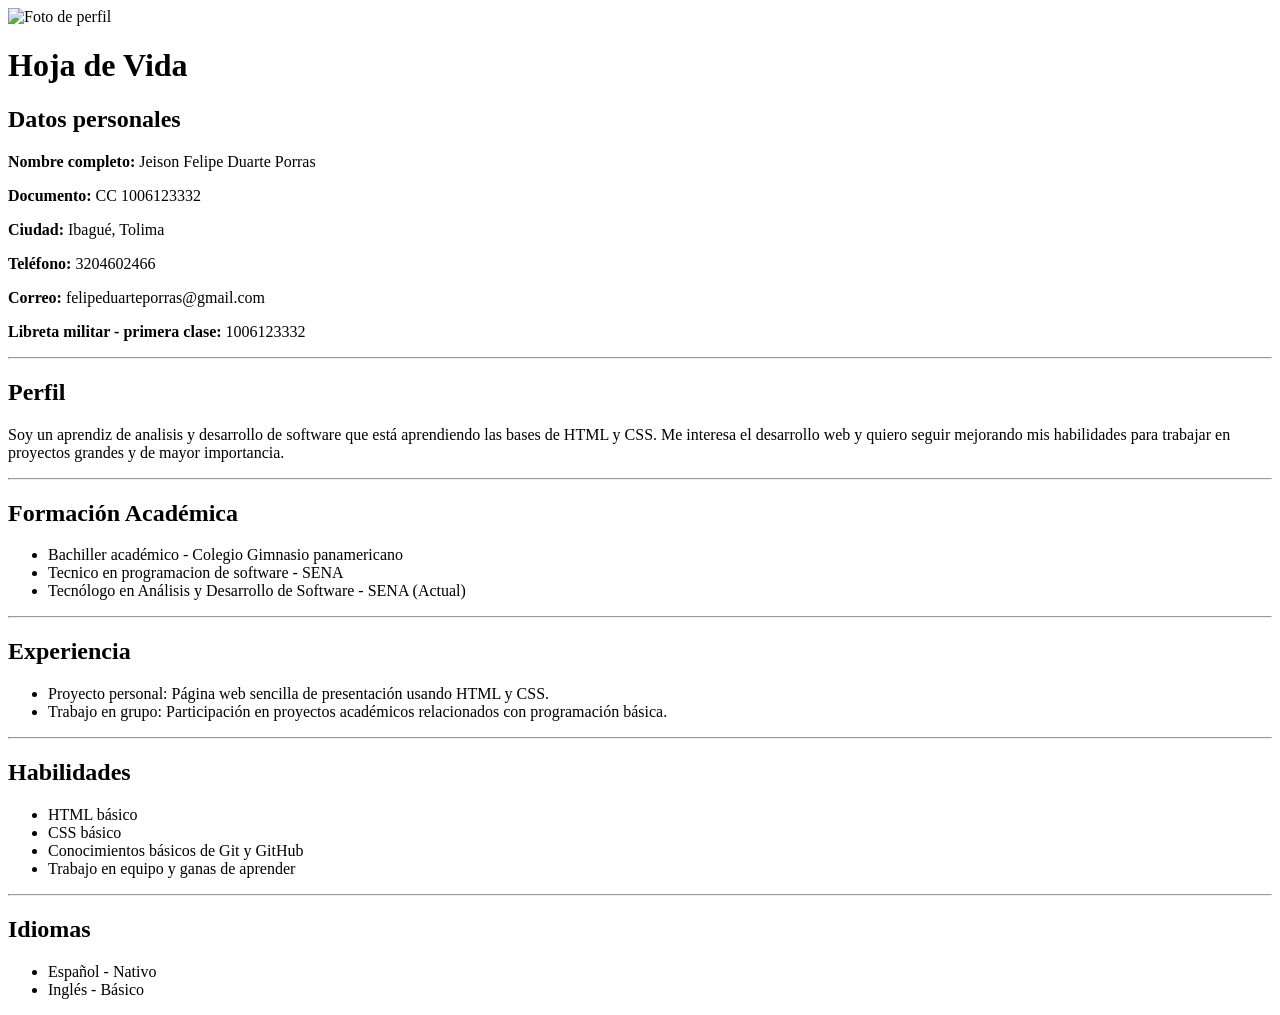
==== index.html @ cf75fa21 "Update personal information in index.html" ====
<!DOCTYPE html>
<html lang="es">

<head>
    <meta charset="UTF-8">
    <title>Hoja de Vida - Jeison Felipe Duarte Porras</title>
    <link rel="stylesheet" href="styles/styles_index.css">
</head>

<body>
    <div class="hv-container">
        <header class="hv-header">
            <div class="foto-perfil">
                <img src="img/traje.JPG" alt="Foto de perfil">
            </div>
            <h1>Hoja de Vida</h1>
        </header>

<main class="hv-contenido">
    <h2>Datos personales</h2>

    <div class="contenedor">

        <p><b>Nombre completo:</b> Jeison Felipe Duarte Porras</p>
        <p><b>Documento:</b> CC 1006123332</p>
        <p><b>Ciudad:</b> Ibagué, Tolima</p>

        <p><b>Teléfono:</b> 3204602466</p>
        <p><b>Correo:</b> felipeduarteporras@gmail.com</p>
        <p><b>Libreta militar - primera clase:</b> 1006123332</p>

    </div>



            <hr class="linea">

            <h2>Perfil</h2>
            <p>
                Soy un aprendiz de analisis y desarrollo de software que está aprendiendo las bases
                de HTML y CSS. Me interesa el desarrollo web y quiero seguir mejorando mis
                habilidades para trabajar en proyectos grandes y de mayor importancia.
            </p>

            <hr class="linea">

            <h2>Formación Académica</h2>
            <ul>
                <li>Bachiller académico - Colegio Gimnasio panamericano</li>
                <li>Tecnico en programacion de software - SENA</li>
                <li>Tecnólogo en Análisis y Desarrollo de Software - SENA (Actual)</li>
            </ul>

            <hr class="linea">

            <h2>Experiencia</h2>
            <ul>
                <li>
                    Proyecto personal: Página web sencilla de presentación usando HTML y CSS.
                </li>
                <li>
                    Trabajo en grupo: Participación en proyectos académicos
                    relacionados con programación básica.
                </li>
            </ul>

            <hr class="linea">

            <h2>Habilidades</h2>
            <ul>
                <li>HTML básico</li>
                <li>CSS básico</li>
                <li>Conocimientos básicos de Git y GitHub</li>
                <li>Trabajo en equipo y ganas de aprender</li>
            </ul>

            <hr class="linea">

            <h2>Idiomas</h2>
            <ul>
                <li>Español - Nativo</li>
                <li>Inglés - Básico</li>
            </ul>

</body>

</html>
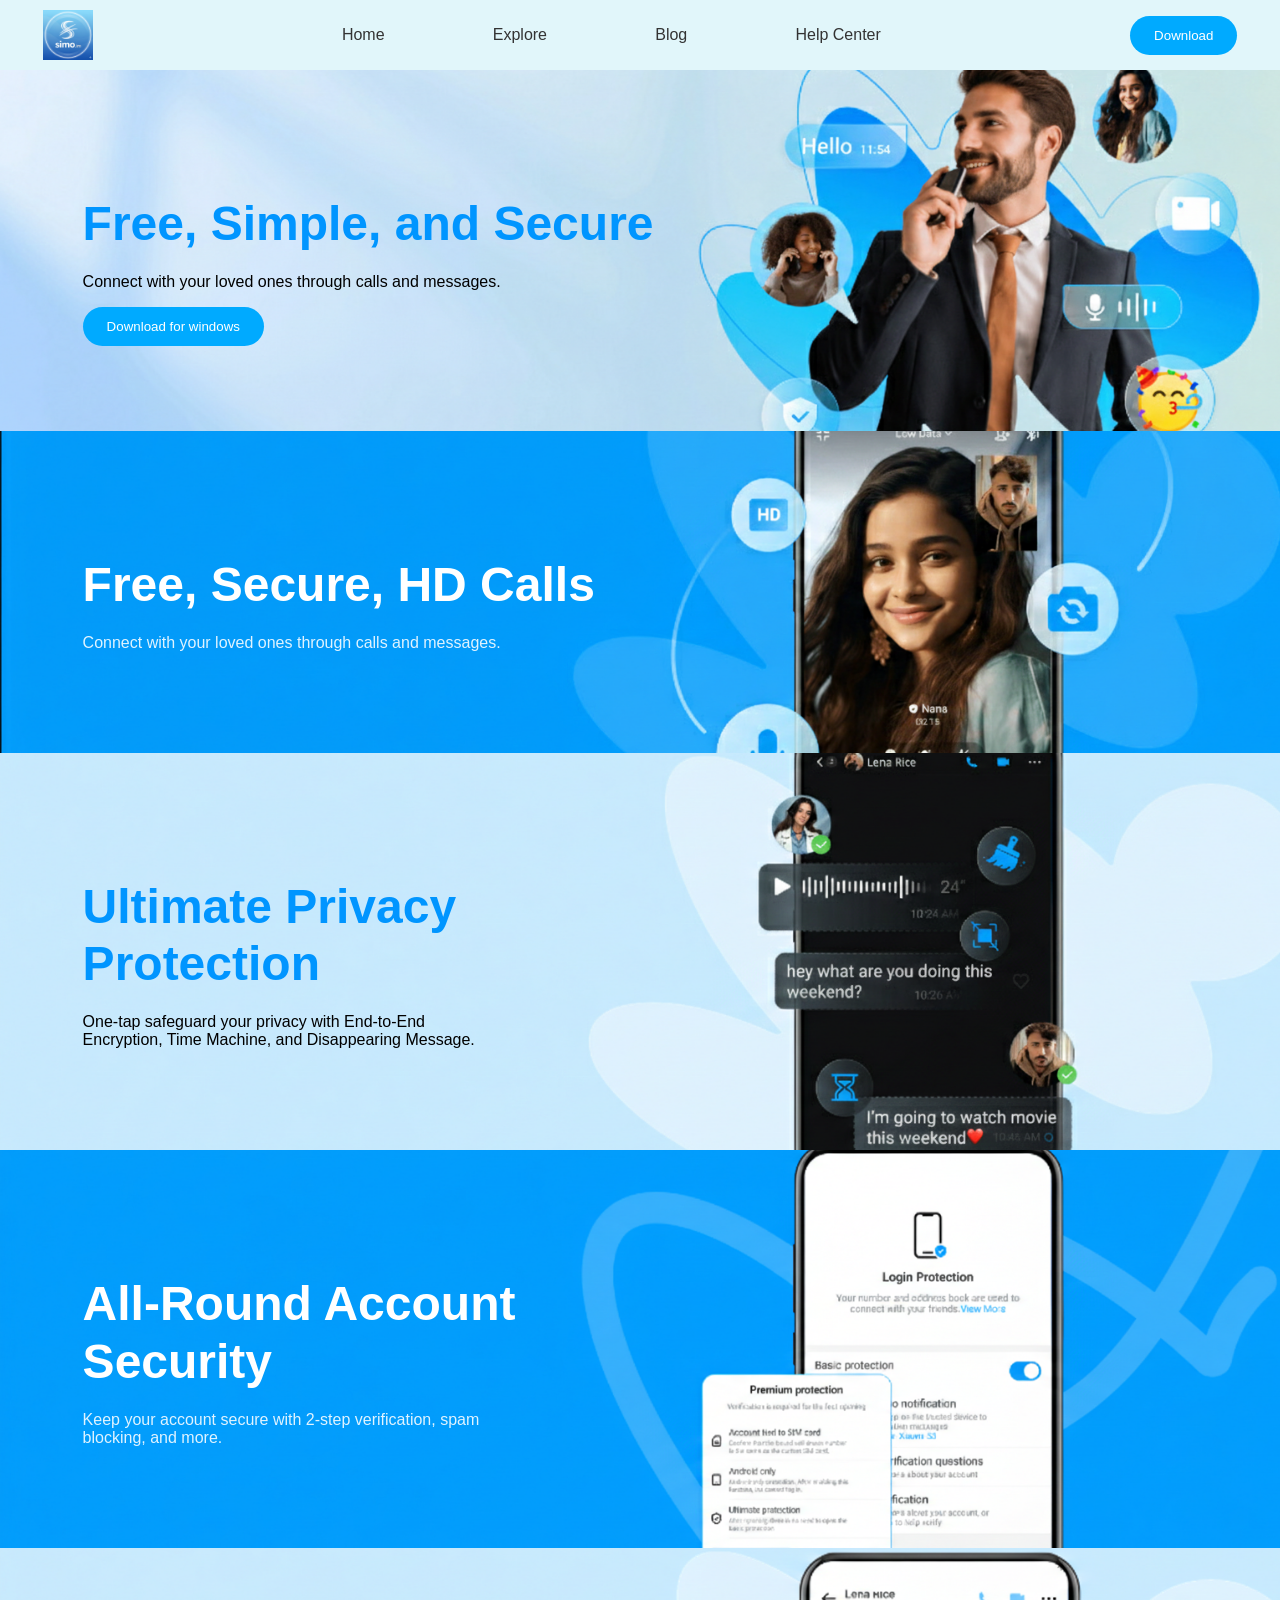
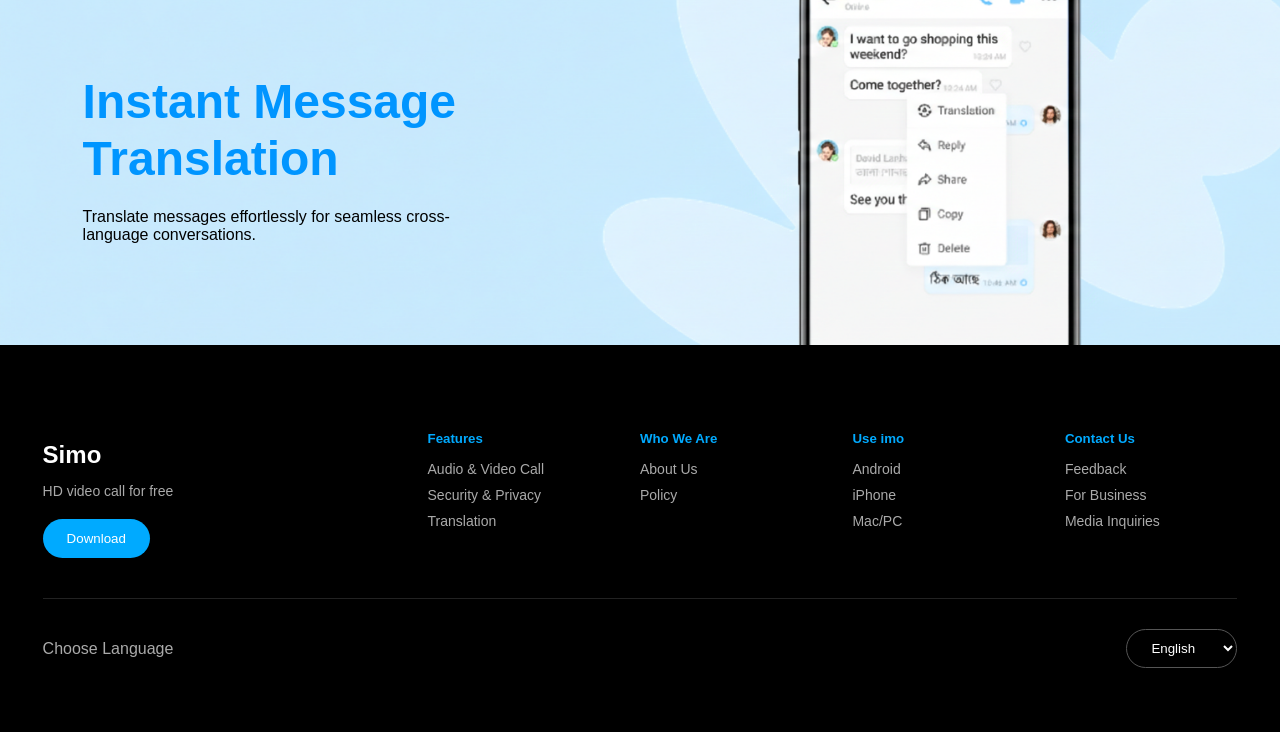
==== commit 8ae9d0a7: "Moviendo index a la raíz" ====
--- a/index.html
+++ b/index.html
@@ -1,87 +1,161 @@
 <!DOCTYPE html>
 <html lang="es">
-
 <head>
     <meta charset="UTF-8">
-    <title>Hoja de Vida - Jeison Felipe Duarte Porras</title>
-    <link rel="stylesheet" href="styles/styles_index.css">
+    <meta name="viewport" content="width=device-width, initial-scale=1.0">
+    <title>simo</title>
+    <link rel="stylesheet" href="/styles/index.css">
 </head>
+<body>
+<header class="header">
+  <div class="header-container">
 
-<body>
-    <div class="hv-container">
-        <header class="hv-header">
-            <div class="foto-perfil">
-                <img src="img/traje.JPG" alt="Foto de perfil">
-            </div>
-            <h1>Hoja de Vida</h1>
-        </header>
-
-<main class="hv-contenido">
-    <h2>Datos personales</h2>
-
-    <div class="contenedor">
-
-        <p><b>Nombre completo:</b> Jeison Felipe Duarte Porras</p>
-        <p><b>Documento:</b> CC 1006123332</p>
-        <p><b>Ciudad:</b> Ibagué, Tolima</p>
-
-        <p><b>Teléfono:</b> 3204602466</p>
-        <p><b>Correo:</b> felipeduarteporras@gmail.com</p>
-        <p><b>Libreta militar - primera clase:</b> 1006123332</p>
-
+    <div class="logo">
+      <img src="/img/logo_layout.png" alt="Logo">
     </div>
 
+    <button class="menu-toggle" id="menu-toggle">
+      ☰
+    </button>
+
+    <nav class="nav" id="nav">
+      <a href="#">Home</a>
+      <a href="#">Explore</a>
+      <a href="#">Blog</a>
+      <a href="#">Help Center</a>
+    </nav>
+
+    <button class="btn-download">Download</button>
+  </div>
+  </div>
+</header>
+
+    <section class="section light">
+        <div class="section-content">
+        <div class="text">
+        <h1>Free, Simple, and Secure</h1>
+        <p>Connect with your loved ones through calls and messages.</p>
+        <button class="btn-download-animated">Download for windows</button>
+      </div>
+
+        <div class="image">
+        <img src="/img/imagen1.png" alt="">
+        </div>
+        </div>
+    </section>
 
 
-            <hr class="linea">
+    <section class="section blue">
+  <div class="section-content">
+        <div class="text">
+        <h2>Free, Secure, HD Calls</h2>
+        <p>Connect with your loved ones through calls and messages.</p>
+        </div>
 
-            <h2>Perfil</h2>
-            <p>
-                Soy un aprendiz de analisis y desarrollo de software que está aprendiendo las bases
-                de HTML y CSS. Me interesa el desarrollo web y quiero seguir mejorando mis
-                habilidades para trabajar en proyectos grandes y de mayor importancia.
-            </p>
+        <div class="image">
+        <img src="/img/imagen2.png" alt="">
+        </div>
+        </div>
+    </section>
 
-            <hr class="linea">
 
-            <h2>Formación Académica</h2>
-            <ul>
-                <li>Bachiller académico - Colegio Gimnasio panamericano</li>
-                <li>Tecnico en programacion de software - SENA</li>
-                <li>Tecnólogo en Análisis y Desarrollo de Software - SENA (Actual)</li>
-            </ul>
+   <section class="section light">
+        <div class="section-content">
+        <div class="text">
+        <h1>Ultimate Privacy Protection</h1>
+        <p>One-tap safeguard your privacy with End-to-End Encryption, Time Machine, and Disappearing Message.</p>
+        </div>
 
-            <hr class="linea">
+        <div class="image">
+        <img src="/img/imagen3.png" alt="">
+        </div>
+        </div>
+    </section>
 
-            <h2>Experiencia</h2>
-            <ul>
-                <li>
-                    Proyecto personal: Página web sencilla de presentación usando HTML y CSS.
-                </li>
-                <li>
-                    Trabajo en grupo: Participación en proyectos académicos
-                    relacionados con programación básica.
-                </li>
-            </ul>
+    <section class="section blue">
+        <div class="section-content">
+        <div class="text">
+        <h2>All-Round Account Security</h2>
+        <p>Keep your account secure with 2-step verification, spam blocking, and more.</p>
+        </div>
+    
+        <div class="image">
+        <img src="/img/imagen4.png" alt="">
+        </div>
+        </div>
+    </section>
 
-            <hr class="linea">
+    <section class="section light">
+        <div class="section-content">
+        <div class="text">
+        <h1>Instant Message Translation</h1>
+        <p> Translate messages effortlessly for seamless cross-language conversations.</p>
+        </div>
+    
+        <div class="image">
+        <img src="/img/imagen5.png" alt="">
+        </div>
+        </div>
+    </section>
 
-            <h2>Habilidades</h2>
-            <ul>
-                <li>HTML básico</li>
-                <li>CSS básico</li>
-                <li>Conocimientos básicos de Git y GitHub</li>
-                <li>Trabajo en equipo y ganas de aprender</li>
-            </ul>
+<footer class="footer">
+  <div class="footer-top">
+    
+    <div class="footer-brand">
+      <h4>Simo</h4>
+      <p>HD video call for free</p>
+      <button class="btn-download">Download</button>
+    </div>
 
-            <hr class="linea">
+    <div class="footer-links">
+      <h5>Features</h5>
+      <a href="#">Audio & Video Call</a>
+      <a href="#">Security & Privacy</a>
+      <a href="#">Translation</a>
+    </div>
 
-            <h2>Idiomas</h2>
-            <ul>
-                <li>Español - Nativo</li>
-                <li>Inglés - Básico</li>
-            </ul>
+    <div class="footer-links">
+      <h5>Who We Are</h5>
+      <a href="#">About Us</a>
+      <a href="#">Policy</a>
+    </div>
+
+    <div class="footer-links">
+      <h5>Use imo</h5>
+      <a href="#">Android</a>
+      <a href="#">iPhone</a>
+      <a href="#">Mac/PC</a>
+    </div>
+
+    <div class="footer-links">
+      <h5>Contact Us</h5>
+      <a href="#">Feedback</a>
+      <a href="#">For Business</a>
+      <a href="#">Media Inquiries</a>
+    </div>
+
+  </div>
+
+  <div class="footer-bottom">
+    <span>Choose Language</span>
+
+    <select>
+      <option>English</option>
+      <option>Español</option>
+    </select>
+  </div>
+</footer>
+
+<script>
+  const toggle = document.getElementById("menu-toggle");
+  const nav = document.getElementById("nav");
+  const downloadBtn = document.querySelector(".btn-download");
+
+  toggle.addEventListener("click", () => {
+    nav.classList.toggle("active");
+    downloadBtn.classList.toggle("active");
+  });
+</script>
 
 </body>
-
-</html>
+</html>
--- a/styles/index.css
+++ b/styles/index.css
@@ -0,0 +1,408 @@
+body {
+  margin: 0%;
+  font-family: sans-serif;
+}
+
+/* =========================
+   HEADER
+========================= */
+.header {
+  width: 100%;                  
+  height: 4.375rem;             /* Altura fija del header */
+  background-color: #e1f6fa;  /* Color de fondo */
+  position: sticky;             /* Se queda fijo al hacer scroll */
+  top: 0;                       /* Se pega a la parte superior */
+  z-index: 100;                 /* Se mantiene por encima del resto del contenido */
+}
+
+/* Contenedor interno del header */
+.header-container {
+  height: 100%;                 /* Usa toda la altura del header */
+  display: grid;                /* Usa CSS Grid para el layout */
+  grid-template-columns: auto 1fr auto; /* Logo | navegación | botón */
+  align-items: center;          /* Centra verticalmente los elementos */
+  padding: 0% 3.33%;            /* Espaciado horizontal interno */
+  text-align: center;           /* Centra el texto */
+  margin: 0%;                   /* Elimina márgenes */
+}
+
+/* Imagen del logo */
+.header-container img {
+  display: block;               /* Elimina espacios extra debajo de la imagen */
+  max-height: 100%;             /* Evita que la imagen se salga del header */
+}
+
+/* =========================
+   FOOTER
+========================= */
+.footer {
+  background: #000;             /* Fondo negro */
+  color: white;                 /* Texto blanco */
+  padding: 5% 3.33%;          /* Espaciado interno */
+}
+
+/* Parte superior del footer */
+.footer-top {
+  max-width: 75rem;            /* Ancho máximo del contenido */
+  margin: auto;                 /* Centra horizontalmente */
+  display: grid;                /* Layout en grid */
+  grid-template-columns: 2fr repeat(4, 1fr); /* Columna principal + 4 columnas */
+  gap: 2.5rem;                    /* Espacio entre columnas */
+}
+
+/* Título principal del footer */
+.footer h4 {
+  font-size: 1.5rem;              /* Tamaño del texto */
+  margin-bottom: 0.625rem          /* Separación inferior */
+}
+
+/* Subtítulos del footer */
+.footer h5 {
+  color: #00aaff;               /* Color azul */
+  margin-bottom: 15px;          /* Separación inferior */
+}
+
+/* Texto descriptivo del footer */
+.footer p {
+  color: #aaa;                  /* Color gris claro */
+  font-size: 0.875rem;              /* Tamaño pequeño */
+  margin-bottom: 1.25rem;          /* Espaciado inferior */
+}
+
+/* Enlaces del footer */
+.footer-links a {
+  display: block;               /* Cada enlace ocupa una línea */
+  color: #aaa;                  /* Color gris */
+  text-decoration: none;        /* Quita subrayado */
+  margin-bottom: 10px;          /* Espacio entre enlaces */
+  font-size: 14px;              /* Tamaño del texto */
+}
+
+/* Hover de enlaces del footer */
+.footer-links a:hover {
+  color: white;                 /* Cambia a blanco al pasar el mouse */
+}
+
+/* =========================
+   BOTONES
+========================= */
+.btn-download {
+  background: #00aaff;          /* Fondo azul */
+  color: white;                 /* Texto blanco */
+  border: none;                 /* Sin borde */
+  padding: 0.75rem 1.5rem;           /* Tamaño del botón */
+  border-radius: 1.56rem;          /* Bordes redondeados */
+  cursor: pointer;              /* Cursor tipo botón */
+}
+
+/* Botón con animación */
+.btn-download-animated {
+  background: #00aaff;
+  color: white;
+  border: none;
+  padding: 0.75rem 1.5rem;
+  border-radius: 25px;
+  cursor: pointer;
+  transition:                   /* Animaciones suaves */
+    background-color 0.3s ease,
+    box-shadow 0.3s ease,
+    transform 0.3s ease;
+}
+
+/* Efecto hover del botón animado */
+.btn-download-animated:hover {
+  box-shadow: 0 10px 25px rgba(0, 149, 255, 0.4); /* Sombra flotante */
+}
+
+/* =========================
+   FOOTER BOTTOM
+========================= */
+.footer-bottom {
+  max-width: 75rem;
+  margin: 2.5rem auto 0;          /* Espacio superior y centrado */
+  padding-top: 1.875rem;            /* Espacio interno superior */
+  border-top: 1px solid #222;   /* Línea divisoria */
+
+  display: flex;                /* Flexbox */
+  justify-content: space-between; /* Separación horizontal */
+  align-items: center;          /* Centrado vertical */
+}
+
+.footer-bottom span {
+  color: #aaa;                  /* Texto gris */
+}
+
+/* Selector de idioma */
+.footer-bottom select {
+  background: #000;             /* Fondo negro */
+  color: white;                 /* Texto blanco */
+  border: 1px solid #555;       /* Borde gris */
+  padding: 0.625rem 1.25rem;           /* Tamaño */
+  border-radius: 20px;          /* Bordes redondeados */
+}
+
+/* =========================
+   SECTIONS
+========================= */
+.section {
+  width: 100%;                  /* Ancho completo */
+  padding: 6.66% 3.33%;           /* Espaciado interno */
+  position: relative;           /* Referencia para elementos absolutos */
+  overflow: hidden;             /* Oculta desbordes */
+}
+
+/* Contenido interno de cada sección */
+.section-content {
+  max-width: 75rem;            /* Ancho máximo */
+  margin: auto;                 /* Centrado */
+  display: grid;                /* Grid de dos columnas */
+  grid-template-columns: 1fr 1fr;
+  align-items: center;          /* Centrado vertical */
+  gap: 3.33%;                    /* Espacio entre columnas */
+  z-index: 1;                   /* Encima del fondo */
+}
+
+/* Sección clara */
+.section.light {
+  background: linear-gradient(120deg, #eaf7fb, #cdeff7); /* Gradiente */
+  position: relative;
+  overflow: hidden;
+}
+
+/* Imagen de fondo */
+.image {
+  position: absolute;           /* Se superpone a la sección */
+  inset: 0;                     /* Ocupa todo el contenedor */
+  z-index: 0;                   /* Detrás del texto */
+}
+
+/* Imagen interna */
+.image img {
+  width: 100%;                  /* Ancho completo */
+  height: 100%;                 /* Alto completo */
+  object-fit: cover;            /* Recorte proporcional */
+}
+
+/* Contenedor de texto */
+.text {
+  position: relative;           /* Para respetar el z-index */
+  z-index: 1;                   /* Por encima de la imagen */
+}
+
+/* Sección azul */
+.section.blue {
+  background-color: #0095ff;    /* Fondo azul */
+  color: white;                 /* Texto blanco */
+  position: relative;
+  overflow: hidden;
+}
+
+.section.blue p {
+  color: #e0f3ff;               /* Texto más claro */
+}
+
+/* =========================
+   NAVEGACIÓN
+========================= */
+.logo img {
+  height: 3.125rem;                 /* Tamaño del logo */
+}
+
+.nav a {
+  text-decoration: none;        /* Sin subrayado */
+  color: #333;                  /* Color del texto */
+  padding: 5%;                  /* Área clickeable */
+}
+
+.nav a:hover {
+  color: #0095ff;               /* Color al pasar el mouse */
+}
+
+/* =========================
+   DESCARGA
+========================= */
+.download {
+  display: flex;
+  justify-content: end;          /* Alineado a la derecha */
+}
+
+.download img {
+  height: 2.5rem;                 /* Tamaño del botón imagen */
+}
+
+/* =========================
+   TIPOGRAFÍA
+========================= */
+h1 {
+  font-size: 3rem;              /* Tamaño grande */
+  line-height: 1.2;             /* Altura de línea */
+  margin-bottom: 1.25rem;         /* Separación inferior */
+  color: #0095ff;               /* Color azul */
+}
+
+h2 {
+  font-size: 3rem;
+  line-height: 1.2;
+  margin-bottom: 1.25rem;
+  color: white;
+}
+
+
+p {
+  font-size: 1rem;
+  max-width: 26.25rem;
+}
+
+/* =====================================
+   RESPONSIVE TABLET
+===================================== */
+@media (max-width: 992px) {
+
+  .header-container {
+    padding: 0rem 1.25rem;
+  }
+
+  .footer-top {
+    grid-template-columns: 1fr 1fr;
+  }
+
+  /* Sección en una columna */
+  .section-content {
+    grid-template-columns: 1fr;
+    gap: 1.875rem;
+    text-align: left;
+    justify-items: start; /* pega el contenido a la izquierda */
+  }
+
+  .text {
+    margin: 0;
+    max-width: 26.25rem;
+    justify-self: start; /* evita que se centre */
+  }
+
+
+  h1, h2 {
+    font-size: 2.25rem;
+  }
+
+}
+
+/* =====================================
+   RESPONSIVE MÓVIL
+===================================== */
+@media screen and (max-width: 600px) {
+
+  .text {
+    width: 50%;
+  }
+
+  .image img {
+    object-position: 65% center;
+  }
+
+  /* HEADER */
+  .header {
+    height: auto;
+    padding: 0.625rem 0rem;
+  }
+
+  .header-container {
+    grid-template-columns: 1fr; /* Todo en columna */
+    gap: 0.625rem;
+    padding: 0.625rem 1.25rem;
+  }
+
+  .nav {
+    display: flex;
+    flex-direction: column;
+    gap: 0.625rem;
+  }
+
+  .download {
+    justify-content: center;
+  }
+
+  /* SECTIONS */
+  .section {
+    padding: 3.75rem 1.25rem;
+  }
+
+  .section-content {
+    grid-template-columns: 1fr;
+    gap: 1.25rem;
+  }
+
+  h1, h2 {
+    font-size: 1.75rem;
+  }
+
+  p {
+    max-width: 100%;
+    font-size: 0.875rem;
+  }
+
+  /* FOOTER */
+  .footer {
+    padding: 2.5rem 1.25rem;
+  }
+
+  .footer-top {
+    grid-template-columns: 1fr; /* Una sola columna */
+    gap: 1.875rem;
+    text-align: center;
+  }
+
+  .footer-bottom {
+    flex-direction: column;
+    gap: 0.9375rem;
+    text-align: center;
+  }
+
+}
+
+/* Botón hamburguesa oculto en PC */
+.menu-toggle {
+  display: none;
+  background: none;
+  border: none;
+  font-size: 1.75rem;
+  cursor: pointer;
+}
+
+/* MODO MÓVIL */
+@media (max-width: 768px) {
+
+  .header-container {
+    grid-template-columns: auto auto;
+  }
+
+  .menu-toggle {
+    display: block;
+    justify-self: end;
+  }
+
+  .nav {
+    display: none;
+    flex-direction: column;
+    grid-column: 1 / -1;
+    background: #e1f6fa;
+    padding: 0.625rem 0rem;
+  }
+
+  .nav.active {
+    display: flex;
+  }
+
+  .btn-download {
+    display: none;
+    grid-column: 1 / -1;
+    margin: 0.625rem auto;
+  }
+
+  .btn-download.active {
+    display: block;
+  }
+}
+
+
+
